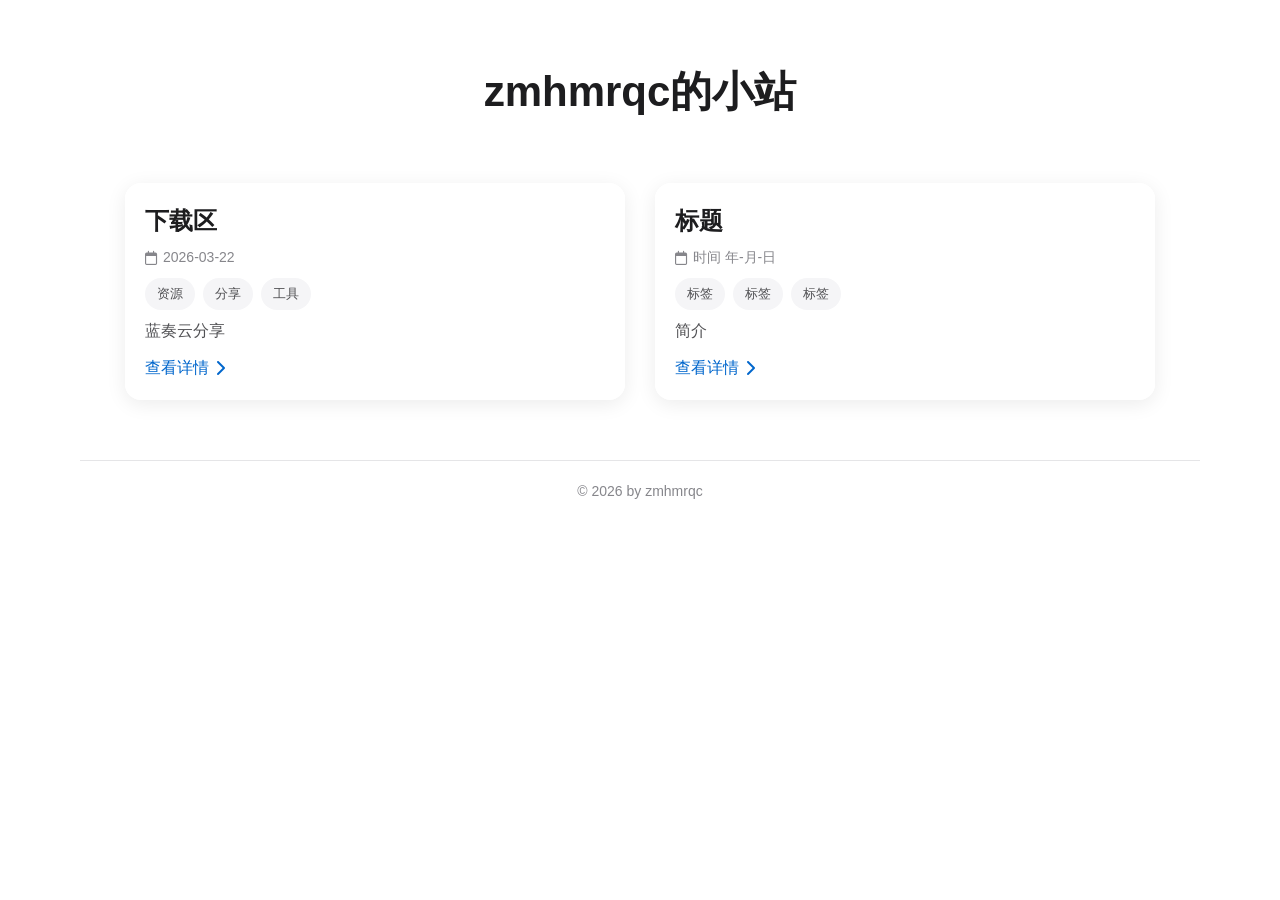
==== index.html @ ddc08700 "Add files via upload" ====
<!DOCTYPE html>
<html lang="zh-CN">
<head>
    <meta charset="UTF-8">
    <meta name="viewport" content="width=device-width, initial-scale=1.0">
    <title>zmhmrqc的小站</title>
    <style>
        * { margin: 0; padding: 0; box-sizing: border-box; }
        body {
            font-family: -apple-system, BlinkMacSystemFont, "Segoe UI", Roboto, sans-serif;
            background-color: #f5f5f7; color: #1d1d1f; line-height: 1.5; min-height: 100vh;
        }
        .main-container { max-width: 1200px; margin: 0 auto; padding: 40px 20px; }
        .site-title { font-size: 36px; font-weight: 700; margin: 0 0 50px; text-align: center; color: #1d1d1f; }
        .cards-container { display: flex; flex-wrap: wrap; gap: 30px; justify-content: center; }
        .article-card {
            background-color: #ffffff; border-radius: 16px; padding: 12px;
            box-shadow: 0 4px 20px rgba(0, 0, 0, 0.08); transition: all 0.3s ease;
            flex: 1; min-width: 300px; max-width: 500px;
        }
        .article-card:hover { transform: translateY(-5px); box-shadow: 0 8px 30px rgba(0, 0, 0, 0.12); }
        .article-title { font-size: 24px; font-weight: 700; margin: 0 0 8px; color: #1d1d1f; }
        .article-meta { display: flex; align-items: center; gap: 12px; font-size: 14px; color: #86868b; margin-bottom: 10px; }
        .article-date { display: inline-flex; align-items: center; gap: 6px; }
        .article-tags { display: flex; flex-wrap: wrap; gap: 8px; margin-bottom: 10px; }
        .tag { background-color: #f5f5f7; color: #515154; padding: 6px 12px; border-radius: 100px; font-size: 13px; font-weight: 500; }
        .article-content { color: #515154; font-size: 16px; line-height: 1.4; margin-bottom: 14px; }
        .read-more {
            color: #0066cc; text-decoration: none; font-weight: 500; font-size: 16px;
            display: inline-flex; align-items: center; gap: 6px; transition: color 0.2s ease;
        }
        .read-more:hover { color: #0052a3; text-decoration: underline; }
        .footer { text-align: center; margin-top: 60px; padding: 20px 0; color: #86868b; font-size: 14px; border-top: 1px solid #e5e5e7; }
        @media (max-width: 768px) {
            .main-container { padding: 20px 16px; }
            .site-title { font-size: 28px; margin-bottom: 30px; }
            .cards-container { flex-direction: column; gap: 20px; }
            .article-card { min-width: 100%; padding: 12px; }
            .article-title { font-size: 20px; }
        }
        @media (min-width: 1200px) {
            .main-container { padding: 60px 40px; }
            .site-title { font-size: 42px; margin-bottom: 60px; }
            .article-card { padding: 20px; }
        }
    </style>
    <link rel="stylesheet" href="https://cdnjs.cloudflare.com/ajax/libs/font-awesome/6.0.0/css/all.min.css">
    <link rel="stylesheet" href="style.css">
</head>
<body>
    <div class="fixed-background"></div>
    <div class="main-container">
        <h1 class="site-title">zmhmrqc的小站</h1>
        <div class="cards-container">
            <article class="article-card">
                <h2 class="article-title">下载区</h2>
                <div class="article-meta">
                    <span class="article-date"><i class="far fa-calendar"></i> 2026-03-22</span>
                </div>
                <div class="article-tags">
                    <span class="tag">资源</span> <span class="tag">分享</span> <span class="tag">工具</span>
                </div>
                <div class="article-content">蓝奏云分享</div>
                <a href="#" class="read-more">查看详情 <i class="fas fa-chevron-right"></i></a>
            </article>
            <article class="article-card">
                <h2 class="article-title">标题</h2>
                <div class="article-meta">
                    <span class="article-date"><i class="far fa-calendar"></i> 时间 年-月-日</span>
                </div>
                <div class="article-tags">
                    <span class="tag">标签</span> <span class="tag">标签</span> <span class="tag">标签</span>
                </div>
                <div class="article-content">简介</div>
                <a href="#" class="read-more">查看详情 <i class="fas fa-chevron-right"></i></a>
            </article>
        </div>
        <div class="footer">© 2026 by zmhmrqc</div>
    </div>
    <script src="script.js"></script>
</body>
</html>
---- style.css ----
/* 响应式背景图片样式 - 修复移动端滚动时背景缩放或抖动问题 */
.fixed-background {
    position: fixed;
    top: 0; left: 0; width: 100%; height: 100%; z-index: -1;
    background-image: url('images/a.jpg');
    background-size: cover; background-position: center; background-repeat: no-repeat;
    -webkit-backface-visibility: hidden; backface-visibility: hidden;
    -webkit-transform: translateZ(0); transform: translateZ(0);
    will-change: transform; touch-action: none; overflow: hidden;
}
@media (min-width: 768px) {
    .fixed-background { background-image: url('images/pc.jpg'); }
}
body {
    position: relative; z-index: 1;
    background: transparent !important;
    -webkit-overflow-scrolling: touch;
}
.main-container { position: relative; z-index: 1; }
.article-card { background-color: rgba(255, 255, 255, 0.92); }
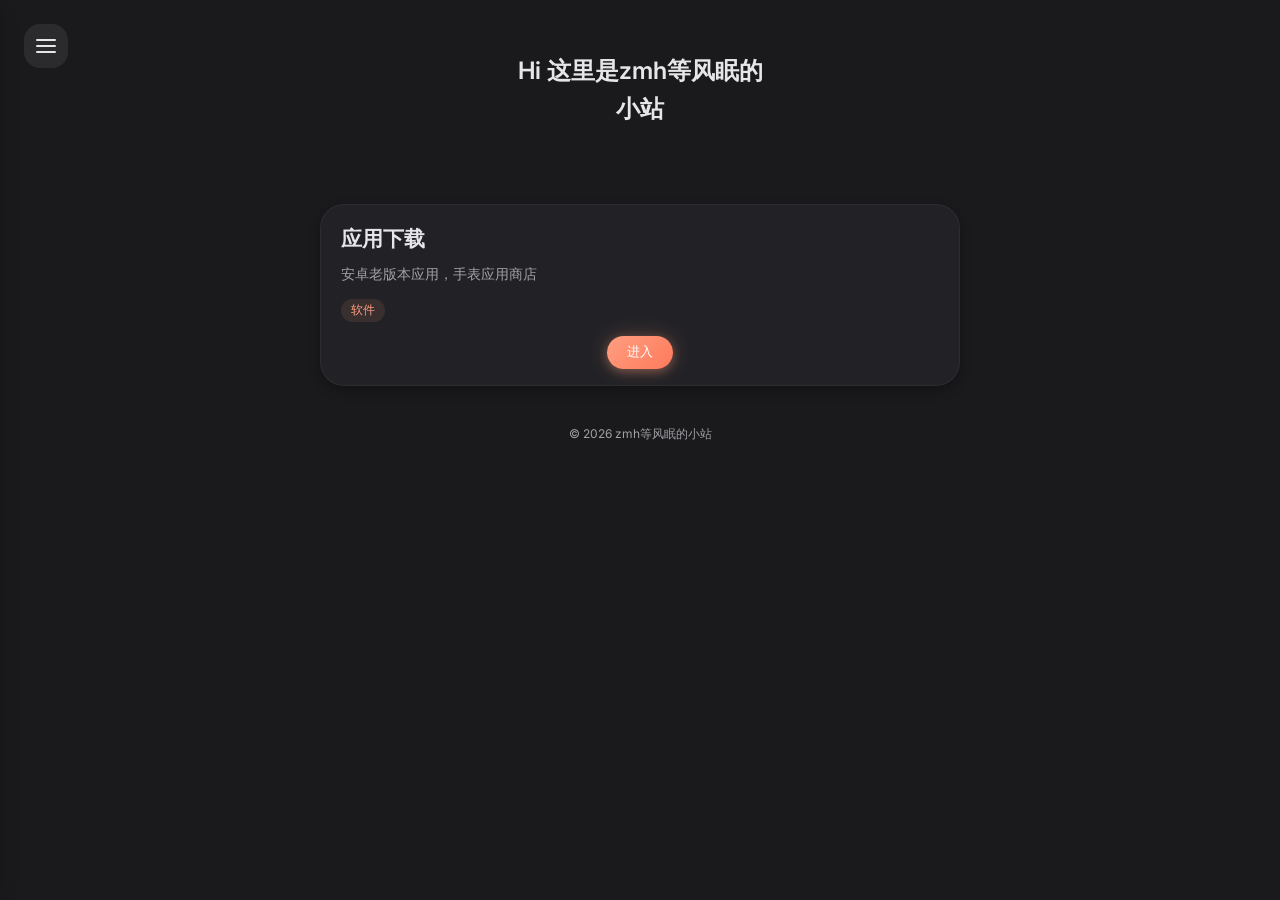
==== commit 410fa666: "Add files via upload" ====
--- a/index.html
+++ b/index.html
@@ -3,80 +3,443 @@
 <head>
     <meta charset="UTF-8">
     <meta name="viewport" content="width=device-width, initial-scale=1.0">
-    <title>zmhmrqc的小站</title>
+    <title>zmh等风眠的小站</title>
+    <link rel="preconnect" href="https://fonts.googleapis.com">
+    <link rel="preconnect" href="https://fonts.gstatic.com" crossorigin>
+    <link href="https://fonts.googleapis.com/css2?family=Inter:wght@300;400;500;600&display=swap" rel="stylesheet">
     <style>
-        * { margin: 0; padding: 0; box-sizing: border-box; }
+        :root {
+            --bg: #1a1a1c;
+            --surface: #222226;
+            --on-surface: #e6e6e8;
+            --on-surface-variant: #a1a1a6;
+            --primary: #ff9e80;
+            --border-radius: 24px;
+            --transition: all 0.35s cubic-bezier(0.34, 1.56, 0.64, 1);
+            --shadow-sm: 0 4px 12px rgba(0, 0, 0, 0.3);
+            --glow: 0 0 20px rgba(255, 158, 128, 0.25);
+        }
+
+        * {
+            margin: 0;
+            padding: 0;
+            box-sizing: border-box;
+        }
+
         body {
-            font-family: -apple-system, BlinkMacSystemFont, "Segoe UI", Roboto, sans-serif;
-            background-color: #f5f5f7; color: #1d1d1f; line-height: 1.5; min-height: 100vh;
-        }
-        .main-container { max-width: 1200px; margin: 0 auto; padding: 40px 20px; }
-        .site-title { font-size: 36px; font-weight: 700; margin: 0 0 50px; text-align: center; color: #1d1d1f; }
-        .cards-container { display: flex; flex-wrap: wrap; gap: 30px; justify-content: center; }
-        .article-card {
-            background-color: #ffffff; border-radius: 16px; padding: 12px;
-            box-shadow: 0 4px 20px rgba(0, 0, 0, 0.08); transition: all 0.3s ease;
-            flex: 1; min-width: 300px; max-width: 500px;
-        }
-        .article-card:hover { transform: translateY(-5px); box-shadow: 0 8px 30px rgba(0, 0, 0, 0.12); }
-        .article-title { font-size: 24px; font-weight: 700; margin: 0 0 8px; color: #1d1d1f; }
-        .article-meta { display: flex; align-items: center; gap: 12px; font-size: 14px; color: #86868b; margin-bottom: 10px; }
-        .article-date { display: inline-flex; align-items: center; gap: 6px; }
-        .article-tags { display: flex; flex-wrap: wrap; gap: 8px; margin-bottom: 10px; }
-        .tag { background-color: #f5f5f7; color: #515154; padding: 6px 12px; border-radius: 100px; font-size: 13px; font-weight: 500; }
-        .article-content { color: #515154; font-size: 16px; line-height: 1.4; margin-bottom: 14px; }
-        .read-more {
-            color: #0066cc; text-decoration: none; font-weight: 500; font-size: 16px;
-            display: inline-flex; align-items: center; gap: 6px; transition: color 0.2s ease;
-        }
-        .read-more:hover { color: #0052a3; text-decoration: underline; }
-        .footer { text-align: center; margin-top: 60px; padding: 20px 0; color: #86868b; font-size: 14px; border-top: 1px solid #e5e5e7; }
-        @media (max-width: 768px) {
-            .main-container { padding: 20px 16px; }
-            .site-title { font-size: 28px; margin-bottom: 30px; }
-            .cards-container { flex-direction: column; gap: 20px; }
-            .article-card { min-width: 100%; padding: 12px; }
-            .article-title { font-size: 20px; }
-        }
-        @media (min-width: 1200px) {
-            .main-container { padding: 60px 40px; }
-            .site-title { font-size: 42px; margin-bottom: 60px; }
-            .article-card { padding: 20px; }
+            font-family: 'Inter', -apple-system, sans-serif;
+            background: var(--bg);
+            color: var(--on-surface);
+            min-height: 100vh;
+            overflow-x: hidden;
+            padding-bottom: 40px;
+        }
+
+        button, a { outline: none; }
+
+        /* === 汉堡菜单按钮 === */
+        .menu-btn {
+            position: fixed;
+            top: 24px;
+            left: 24px;
+            width: 44px;
+            height: 44px;
+            border-radius: 16px;
+            background: rgba(255, 255, 255, 0.08);
+            display: flex;
+            flex-direction: column;
+            justify-content: center;
+            align-items: center;
+            cursor: pointer;
+            z-index: 50;
+            transition: var(--transition);
+            border: none;
+        }
+
+        .menu-btn:hover { background: rgba(255, 255, 255, 0.15); transform: scale(1.05); }
+
+        .menu-btn span {
+            display: block;
+            width: 20px;
+            height: 2px;
+            background: var(--on-surface);
+            border-radius: 2px;
+            transition: var(--transition);
+        }
+
+        .menu-btn span:nth-child(1) { transform: translateY(0); }
+        .menu-btn span:nth-child(2) { margin: 4px 0; }
+        .menu-btn span:nth-child(3) { transform: translateY(0); }
+
+        .menu-btn.active span:nth-child(1) { transform: translateY(6px) rotate(45deg); }
+        .menu-btn.active span:nth-child(2) { opacity: 0; }
+        .menu-btn.active span:nth-child(3) { transform: translateY(-6px) rotate(-45deg); }
+
+        /* === 侧滑面板 === */
+        .sidebar {
+            position: fixed;
+            top: 0;
+            left: -280px;
+            width: 280px;
+            height: 100vh;
+            background: var(--surface);
+            border-radius: 0 var(--border-radius) var(--border-radius) 0;
+            box-shadow: -8px 0 24px rgba(0, 0, 0, 0.4);
+            transition: var(--transition);
+            z-index: 60;
+            padding: 32px 24px 24px;
+            overflow-y: auto;
+            display: flex;
+            flex-direction: column;
+        }
+
+        .sidebar.active { left: 0; }
+
+        .sidebar-header {
+            margin-bottom: 16px;
+        }
+
+        .title-lg { font-size: 1.4rem; font-weight: 600; color: var(--on-surface); margin-bottom: 8px; }
+        .subtitle { font-size: 1rem; color: var(--on-surface-variant); margin-bottom: 16px; }
+
+        .home-btn {
+            display: block;
+            width: 100%;
+            padding: 12px;
+            background: rgba(255, 255, 255, 0.08);
+            border-radius: 16px;
+            color: var(--on-surface);
+            text-align: center;
+            text-decoration: none;
+            margin-bottom: 12px;
+            transition: var(--transition);
+            border: none;
+            cursor: pointer;
+        }
+
+        .home-btn:hover {
+            background: rgba(255, 255, 255, 0.15);
+            transform: translateY(-2px);
+        }
+
+        .articles-count {
+            font-size: 0.9rem;
+            color: var(--on-surface-variant);
+            margin-bottom: 12px;
+            padding: 8px 0;
+        }
+
+        .contact-section { flex: 1; }
+
+        .contact-section > div { margin-bottom: 16px; }
+        .title-md { font-size: 1.15rem; font-weight: 500; color: var(--on-surface); margin-bottom: 12px; }
+
+        /* === 联系卡片 === */
+        .contact-card {
+            background: color-mix(in srgb, var(--on-surface) 5%, var(--surface));
+            border-radius: 16px;
+            padding: 16px;
+            margin-bottom: 12px;
+            transition: var(--transition);
+            border: 1px solid rgba(255, 255, 255, 0.05);
+            text-decoration: none;
+            display: block;
+        }
+
+        .contact-card:hover {
+            transform: translateY(-2px);
+            box-shadow: var(--shadow-sm);
+            border-color: rgba(255, 158, 128, 0.2);
+        }
+
+        .contact-card-title { font-size: 0.95rem; color: var(--on-surface-variant); margin-bottom: 4px; }
+        .contact-card-value { font-size: 1rem; color: var(--on-surface); font-weight: 500; word-break: break-all; }
+
+        .runtime {
+            padding-top: 16px;
+            border-top: 1px solid rgba(255, 255, 255, 0.05);
+            font-size: 0.85rem;
+            color: var(--on-surface-variant);
+            text-align: center;
+        }
+
+        .overlay {
+            position: fixed;
+            top: 0;
+            left: 0;
+            width: 100%;
+            height: 100%;
+            background: rgba(0, 0, 0, 0.6);
+            opacity: 0;
+            visibility: hidden;
+            transition: var(--transition);
+            z-index: 55;
+        }
+
+        .overlay.active { opacity: 1; visibility: visible; }
+
+        /* === 主内容区 === */
+        .container { max-width: 680px; margin: 0 auto; padding: 0 20px; }
+
+        .typewriter-bar {
+            height: 180px;
+            display: flex;
+            flex-direction: column;
+            justify-content: center;
+            align-items: center;
+            text-align: center;
+            padding: 0 20px;
+        }
+
+        .typewriter-lines {
+            font-size: 1.5rem;
+            font-weight: 600;
+            line-height: 1.4;
+            max-width: 500px;
+            white-space: normal;
+            color: var(--on-surface);
+        }
+
+        .line-1 { margin-bottom: 4px; }
+        .line-2 { }
+
+        .cursor {
+            display: inline-block;
+            width: 2px;
+            height: 70%;
+            background: var(--on-surface);
+            animation: blink 1s infinite;
+            vertical-align: middle;
+            margin-left: 2px;
+        }
+
+        @keyframes blink {
+            0%, 100% { opacity: 1; }
+            50% { opacity: 0; }
+        }
+
+        .cards { display: grid; gap: 16px; margin-top: 24px; }
+
+        .card {
+            background: var(--surface);
+            border-radius: var(--border-radius);
+            padding: 20px 20px 16px;
+            box-shadow: var(--shadow-sm);
+            transition: var(--transition);
+            border: 1px solid rgba(255, 255, 255, 0.05);
+        }
+
+        .card-title { font-size: 1.3rem; font-weight: 600; margin-bottom: 10px; }
+        .card-desc { color: var(--on-surface-variant); margin-bottom: 14px; font-size: 0.9rem; line-height: 1.5; }
+        .tags { display: flex; flex-wrap: wrap; gap: 6px; margin-bottom: 14px; }
+        .tag {
+            background: rgba(255, 158, 128, 0.1);
+            color: var(--primary);
+            padding: 3px 10px;
+            border-radius: 50px;
+            font-size: 0.75rem;
+            font-weight: 500;
+        }
+
+        .btn-group { display: flex; justify-content: center; gap: 10px; margin-top: 10px; }
+
+        .btn {
+            padding: 8px 20px;
+            border-radius: 50px;
+            font-weight: 500;
+            font-size: 0.8rem;
+            cursor: pointer;
+            transition: var(--transition);
+            border: none;
+            background: rgba(255, 255, 255, 0.05);
+            color: var(--on-surface);
+            box-shadow: inset 0 2px 4px rgba(0, 0, 0, 0.2);
+            text-decoration: none;
+        }
+
+        .btn-primary {
+            background: linear-gradient(135deg, var(--primary), #ff7a5c);
+            color: white;
+            box-shadow: var(--glow), 0 3px 10px rgba(255, 158, 128, 0.3);
+        }
+
+        footer {
+            text-align: center;
+            padding: 20px 0;
+            color: var(--on-surface-variant);
+            font-size: 0.75rem;
+            margin-top: 20px;
+        }
+
+        @media (max-width: 640px) {
+            .sidebar { width: 260px; }
+            .typewriter-bar { height: 160px; }
+            .typewriter-lines { font-size: 1.35rem; }
         }
     </style>
-    <link rel="stylesheet" href="https://cdnjs.cloudflare.com/ajax/libs/font-awesome/6.0.0/css/all.min.css">
-    <link rel="stylesheet" href="style.css">
 </head>
 <body>
-    <div class="fixed-background"></div>
-    <div class="main-container">
-        <h1 class="site-title">zmhmrqc的小站</h1>
-        <div class="cards-container">
-            <article class="article-card">
-                <h2 class="article-title">下载区</h2>
-                <div class="article-meta">
-                    <span class="article-date"><i class="far fa-calendar"></i> 2026-03-22</span>
+    <!-- 汉堡菜单按钮 -->
+    <button class="menu-btn" id="menuBtn">
+        <span></span>
+        <span></span>
+        <span></span>
+    </button>
+
+    <!-- 侧滑面板 -->
+    <div class="sidebar" id="sidebar">
+        <div class="sidebar-header">
+            <div class="title-lg">关于本站</div>
+            <div class="subtitle">一个玩机爱好者</div>
+            
+            <a href="#" class="home-btn">首页</a>
+            <div class="articles-count" id="articlesCount">文章: 0 篇</div>
+        </div>
+
+        <div class="contact-section">
+            <div>
+                <div class="title-md">联系</div>
+                
+                <a href="mailto:gathering-light@outlook.com" class="contact-card">
+                    <div class="contact-card-title">邮箱</div>
+                    <div class="contact-card-value">gathering-light@outlook.com</div>
+                </a>
+                
+                <a href="https://space.bilibili.com/3632299576920713" target="_blank" class="contact-card">
+                    <div class="contact-card-title">哔哩哔哩</div>
+                    <div class="contact-card-value">UID: 3632299576920713</div>
+                </a>
+                
+                <a href="https://github.com/zmhdfm" target="_blank" class="contact-card">
+                    <div class="contact-card-title">GitHub</div>
+                    <div class="contact-card-value">github.com/zmhdfm</div>
+                </a>
+            </div>
+        </div>
+
+        <div class="runtime" id="runtime">运行时间: 0 天 0 小时 0 分钟</div>
+    </div>
+
+    <!-- 遮罩层 -->
+    <div class="overlay" id="overlay"></div>
+
+    <!-- 主内容 -->
+    <div class="typewriter-bar">
+        <div class="typewriter-lines">
+            <div class="line-1">Hi 这里是zmh等风眠的</div>
+            <div class="line-2"></div>
+        </div>
+    </div>
+
+    <div class="container">
+        <section class="cards">
+            <div class="card">
+                <h3 class="card-title">应用下载</h3>
+                <p class="card-desc">安卓老版本应用，手表应用商店</p>
+                <div class="tags">
+                    <span class="tag">软件</span>
                 </div>
-                <div class="article-tags">
-                    <span class="tag">资源</span> <span class="tag">分享</span> <span class="tag">工具</span>
+                <div class="btn-group">
+                    <a href="#" class="btn btn-primary">进入</a>
                 </div>
-                <div class="article-content">蓝奏云分享</div>
-                <a href="#" class="read-more">查看详情 <i class="fas fa-chevron-right"></i></a>
-            </article>
-            <article class="article-card">
-                <h2 class="article-title">标题</h2>
-                <div class="article-meta">
-                    <span class="article-date"><i class="far fa-calendar"></i> 时间 年-月-日</span>
-                </div>
-                <div class="article-tags">
-                    <span class="tag">标签</span> <span class="tag">标签</span> <span class="tag">标签</span>
-                </div>
-                <div class="article-content">简介</div>
-                <a href="#" class="read-more">查看详情 <i class="fas fa-chevron-right"></i></a>
-            </article>
-        </div>
-        <div class="footer">© 2026 by zmhmrqc</div>
+            </div>
+        </section>
+
+        <footer>
+            <p>© 2026 zmh等风眠的小站</p>
+        </footer>
     </div>
-    <script src="script.js"></script>
+
+    <script>
+        const menuBtn = document.getElementById('menuBtn');
+        const sidebar = document.getElementById('sidebar');
+        const overlay = document.getElementById('overlay');
+
+        const openSidebar = () => {
+            sidebar.classList.add('active');
+            overlay.classList.add('active');
+            menuBtn.classList.add('active');
+            document.body.style.overflow = 'hidden';
+        };
+
+        const closeSidebar = () => {
+            sidebar.classList.remove('active');
+            overlay.classList.remove('active');
+            menuBtn.classList.remove('active');
+            document.body.style.overflow = '';
+        };
+
+        menuBtn.addEventListener('click', openSidebar);
+        overlay.addEventListener('click', closeSidebar);
+        document.addEventListener('keydown', (e) => {
+            if (e.key === 'Escape' && sidebar.classList.contains('active')) {
+                closeSidebar();
+            }
+        });
+
+        // 打字机动画
+        const line1El = document.querySelector('.line-1');
+        const line2El = document.querySelector('.line-2');
+        const cursor = document.querySelector('.cursor');
+
+        const text1 = 'Hi 这里是zmh等风眠的';
+        const text2 = '小站';
+        let index1 = 0;
+        let index2 = 0;
+        const speed = 55;
+
+        function typeLine1() {
+            if (index1 < text1.length) {
+                line1El.textContent = text1.substring(0, index1 + 1);
+                index1++;
+                setTimeout(typeLine1, speed);
+            } else {
+                setTimeout(() => {
+                    line2El.textContent = '';
+                    typeLine2();
+                }, 10);
+            }
+        }
+
+        function typeLine2() {
+            if (index2 < text2.length) {
+                line2El.textContent = text2.substring(0, index2 + 1);
+                index2++;
+                setTimeout(typeLine2, speed);
+            } else {
+                cursor.style.opacity = '0';
+            }
+        }
+
+        setTimeout(typeLine1, 300);
+
+        // 动态获取文章数量
+        const cardCount = document.querySelectorAll('.card').length;
+        document.getElementById('articlesCount').textContent = `文章: ${cardCount} 篇`;
+
+        // 运行时间计算
+        const startTime = new Date('2026-07-05T00:00:00').getTime();
+        const runtimeElement = document.getElementById('runtime');
+
+        function updateRuntime() {
+            const now = new Date().getTime();
+            const diff = now - startTime;
+            if (diff < 0) return;
+            
+            const days = Math.floor(diff / (1000 * 60 * 60 * 24));
+            const hours = Math.floor((diff % (1000 * 60 * 60 * 24)) / (1000 * 60 * 60));
+            const minutes = Math.floor((diff % (1000 * 60 * 60)) / (1000 * 60));
+
+            runtimeElement.textContent = `运行时间: ${days} 天 ${hours} 小时 ${minutes} 分钟`;
+        }
+
+        updateRuntime();
+        setInterval(updateRuntime, 60000);
+
+        if (/iP(hone|ad)/.test(navigator.userAgent)) {
+            document.body.style.height = '100vh';
+            window.addEventListener('load', () => document.body.style.overflow = '');
+        }
+    </script>
 </body>
-</html>
+</html>
